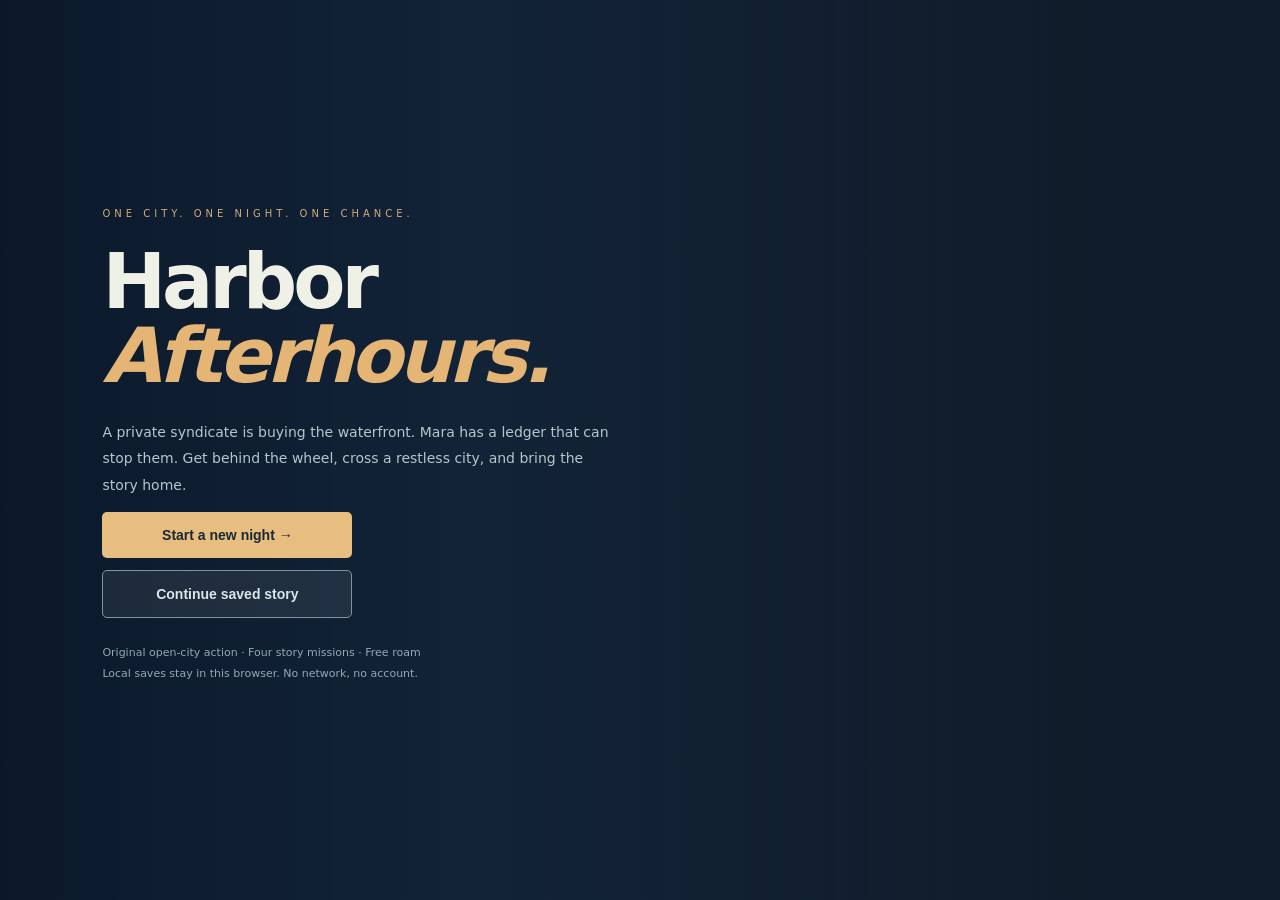
==== index.html @ 8b5af4ca "Publish project with Chinese and English usage instructions" ====
<!doctype html>
<html lang="en">
<meta charset="utf-8">
<meta name="viewport" content="width=device-width, initial-scale=1">
<meta http-equiv="refresh" content="0; url=./game/index.html">
<title>Harbor Afterhours</title>
<p><a href="./game/index.html">打开作品 / Open Harbor Afterhours</a></p>
</html>
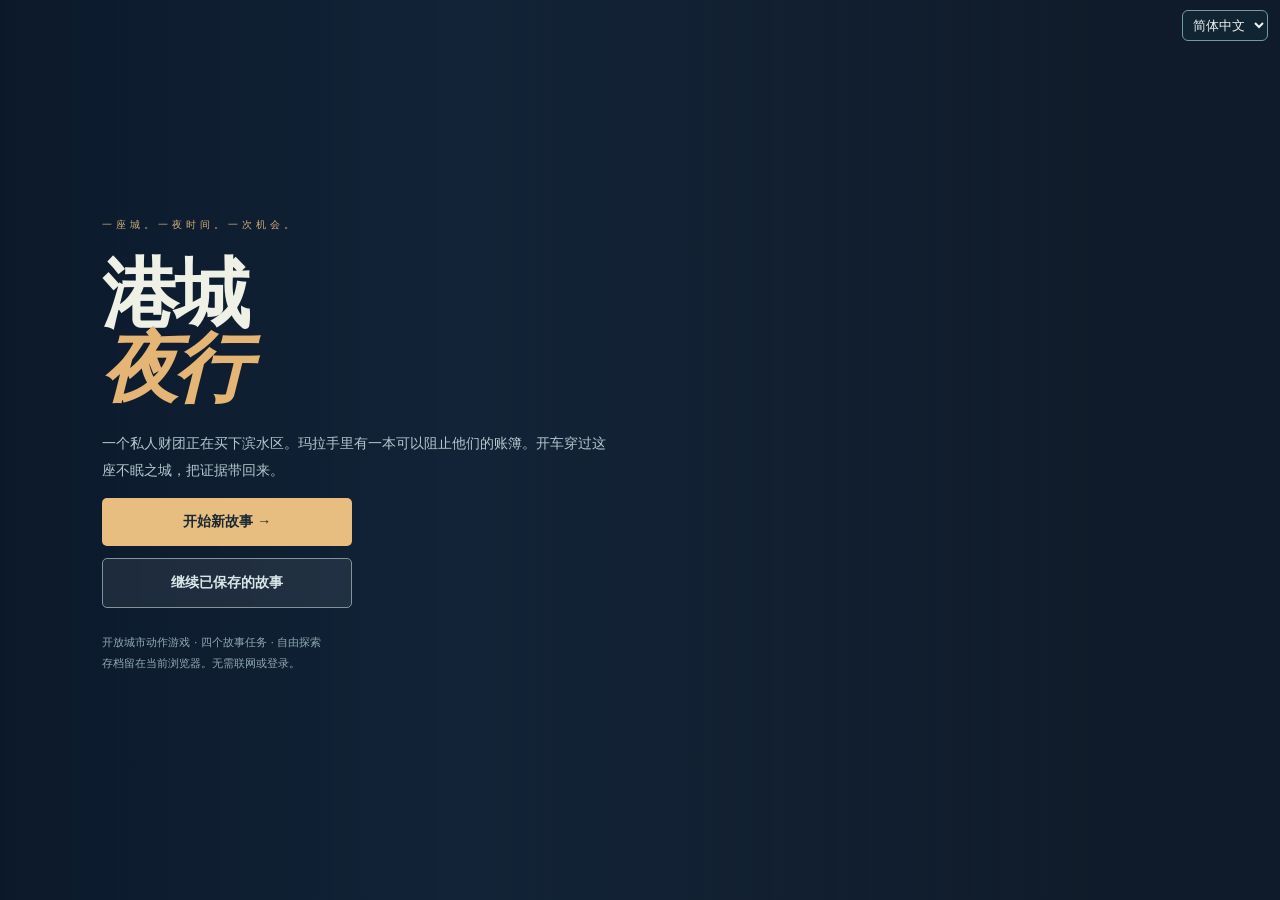
==== commit cb60b1f0: "Localize the public release in Simplified Chinese and English" ====
--- a/index.html
+++ b/index.html
@@ -1,8 +1,8 @@
 <!doctype html>
-<html lang="en">
+<html lang="zh-CN">
 <meta charset="utf-8">
 <meta name="viewport" content="width=device-width, initial-scale=1">
 <meta http-equiv="refresh" content="0; url=./game/index.html">
-<title>Harbor Afterhours</title>
+<title>港城夜行 / Harbor Afterhours</title>
 <p><a href="./game/index.html">打开作品 / Open Harbor Afterhours</a></p>
 </html>
